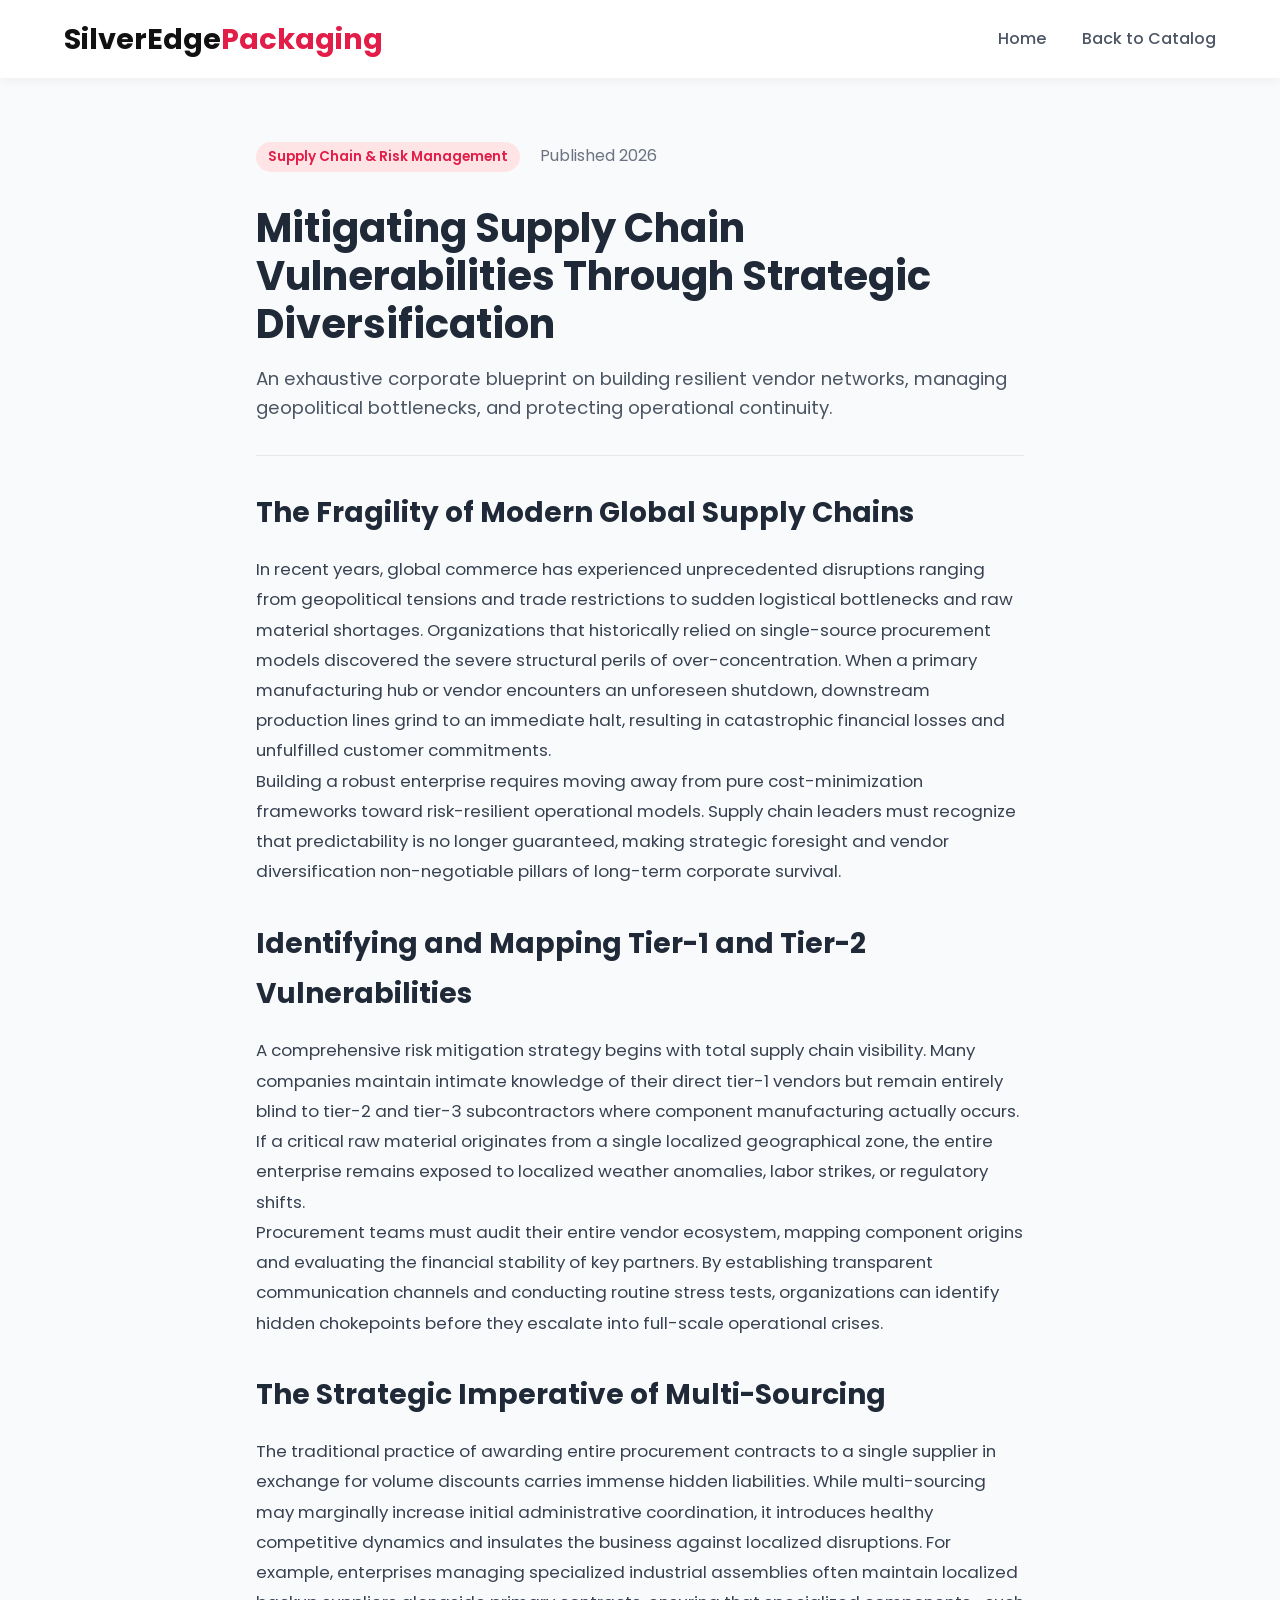
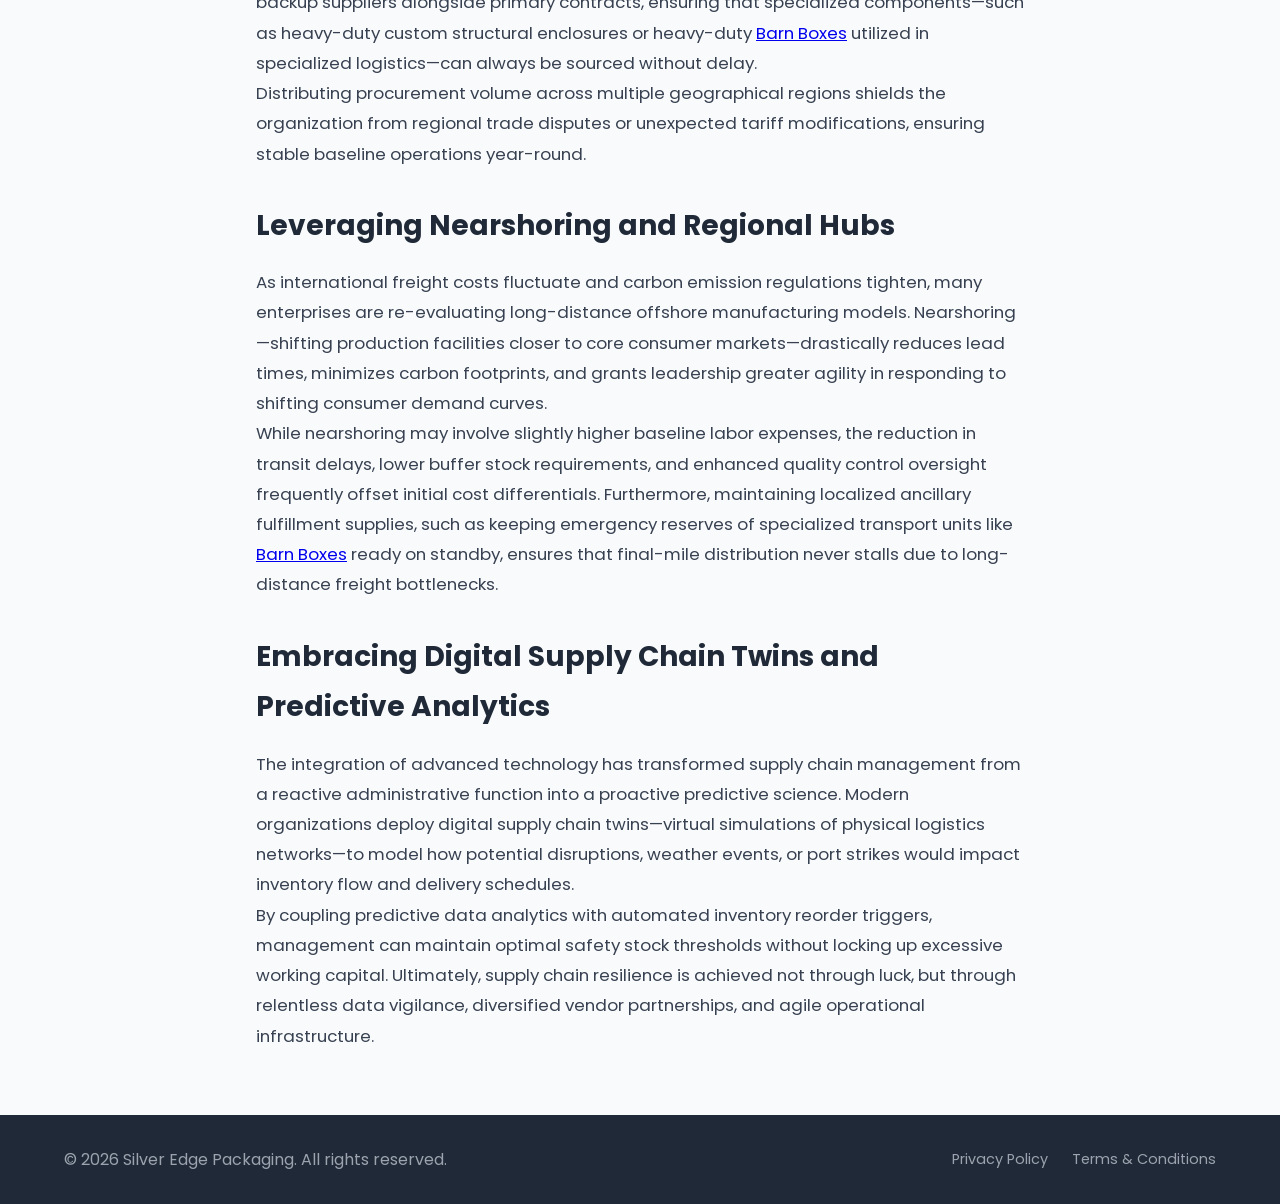
==== barn-boxes.html @ 785e0879 "Create barn-boxes.html" ====
<!DOCTYPE html>
<html lang="en">
<head>
  <meta charset="utf-8">
  <meta name="viewport" content="width=device-width, initial-scale=1">
  <title>Mitigating Supply Chain Risks Through Supplier Diversification</title>
  <meta name="description" content="Discover essential strategies for identifying supply chain vulnerabilities, building resilient vendor networks, and safeguarding enterprise operations against disruption.">
  <link rel="stylesheet" href="style.css">
  <link href="https://fonts.googleapis.com/css2?family=Poppins:wght@300;400;500;600;700&display=swap" rel="stylesheet">
</head>
<body>

  <header class="site-header">
    <div class="container header-container">
      <a href="index.html" class="logo">SilverEdge<span>Packaging</span></a>
      <nav class="nav-links">
        <a href="index.html">Home</a>
        <a href="index.html#catalog">Back to Catalog</a>
      </nav>
    </div>
  </header>

  <main class="container article-container" style="max-width: 800px; padding: 4rem 1rem;">
    <article class="blog-post">
      <div class="post-meta" style="margin-bottom: 1rem;">
        <span class="card-badge">Supply Chain & Risk Management</span>
        <span class="post-date" style="color: #6b7280; margin-left: 1rem;">Published 2026</span>
      </div>
      
      <h1 style="font-size: 2.5rem; color: #1f2937; margin-bottom: 1rem; line-height: 1.2;">Mitigating Supply Chain Vulnerabilities Through Strategic Diversification</h1>
      <p class="post-subtitle" style="font-size: 1.15rem; color: #4b5563; margin-bottom: 2rem;">An exhaustive corporate blueprint on building resilient vendor networks, managing geopolitical bottlenecks, and protecting operational continuity.</p>

      <hr class="post-divider" style="border: 0; border-top: 1px solid #e5e7eb; margin-bottom: 2rem;">

      <div class="blog-content" style="color: #374151; font-size: 1.05rem; line-height: 1.8;">
        
        <h2 style="font-size: 1.75rem; color: #1f2937; margin-top: 2rem; margin-bottom: 1rem;">The Fragility of Modern Global Supply Chains</h2>
        <p>In recent years, global commerce has experienced unprecedented disruptions ranging from geopolitical tensions and trade restrictions to sudden logistical bottlenecks and raw material shortages. Organizations that historically relied on single-source procurement models discovered the severe structural perils of over-concentration. When a primary manufacturing hub or vendor encounters an unforeseen shutdown, downstream production lines grind to an immediate halt, resulting in catastrophic financial losses and unfulfilled customer commitments.</p>
        
        <p>Building a robust enterprise requires moving away from pure cost-minimization frameworks toward risk-resilient operational models. Supply chain leaders must recognize that predictability is no longer guaranteed, making strategic foresight and vendor diversification non-negotiable pillars of long-term corporate survival.</p>

        <h2 style="font-size: 1.75rem; color: #1f2937; margin-top: 2rem; margin-bottom: 1rem;">Identifying and Mapping Tier-1 and Tier-2 Vulnerabilities</h2>
        <p>A comprehensive risk mitigation strategy begins with total supply chain visibility. Many companies maintain intimate knowledge of their direct tier-1 vendors but remain entirely blind to tier-2 and tier-3 subcontractors where component manufacturing actually occurs. If a critical raw material originates from a single localized geographical zone, the entire enterprise remains exposed to localized weather anomalies, labor strikes, or regulatory shifts.</p>
        
        <p>Procurement teams must audit their entire vendor ecosystem, mapping component origins and evaluating the financial stability of key partners. By establishing transparent communication channels and conducting routine stress tests, organizations can identify hidden chokepoints before they escalate into full-scale operational crises.</p>

        <h2 style="font-size: 1.75rem; color: #1f2937; margin-top: 2rem; margin-bottom: 1rem;">The Strategic Imperative of Multi-Sourcing</h2>
        <p>The traditional practice of awarding entire procurement contracts to a single supplier in exchange for volume discounts carries immense hidden liabilities. While multi-sourcing may marginally increase initial administrative coordination, it introduces healthy competitive dynamics and insulates the business against localized disruptions. For example, enterprises managing specialized industrial assemblies often maintain localized backup suppliers alongside primary contracts, ensuring that specialized components—such as heavy-duty custom structural enclosures or heavy-duty <a href="https://www.silveredgepackaging.com/product/barn-boxes/" target="_blank" rel="noopener">Barn Boxes</a> utilized in specialized logistics—can always be sourced without delay.</p>

        <p>Distributing procurement volume across multiple geographical regions shields the organization from regional trade disputes or unexpected tariff modifications, ensuring stable baseline operations year-round.</p>

        <h2 style="font-size: 1.75rem; color: #1f2937; margin-top: 2rem; margin-bottom: 1rem;">Leveraging Nearshoring and Regional Hubs</h2>
        <p>As international freight costs fluctuate and carbon emission regulations tighten, many enterprises are re-evaluating long-distance offshore manufacturing models. Nearshoring—shifting production facilities closer to core consumer markets—drastically reduces lead times, minimizes carbon footprints, and grants leadership greater agility in responding to shifting consumer demand curves.</p>

        <p>While nearshoring may involve slightly higher baseline labor expenses, the reduction in transit delays, lower buffer stock requirements, and enhanced quality control oversight frequently offset initial cost differentials. Furthermore, maintaining localized ancillary fulfillment supplies, such as keeping emergency reserves of specialized transport units like <a href="https://www.silveredgepackaging.com/product/barn-boxes/" target="_blank" rel="noopener">Barn Boxes</a> ready on standby, ensures that final-mile distribution never stalls due to long-distance freight bottlenecks.</p>

        <h2 style="font-size: 1.75rem; color: #1f2937; margin-top: 2rem; margin-bottom: 1rem;">Embracing Digital Supply Chain Twins and Predictive Analytics</h2>
        <p>The integration of advanced technology has transformed supply chain management from a reactive administrative function into a proactive predictive science. Modern organizations deploy digital supply chain twins—virtual simulations of physical logistics networks—to model how potential disruptions, weather events, or port strikes would impact inventory flow and delivery schedules.</p>

        <p>By coupling predictive data analytics with automated inventory reorder triggers, management can maintain optimal safety stock thresholds without locking up excessive working capital. Ultimately, supply chain resilience is achieved not through luck, but through relentless data vigilance, diversified vendor partnerships, and agile operational infrastructure.</p>

      </div>
    </article>
  </main>

  <footer class="site-footer">
    <div class="container footer-content">
      <p>&copy; 2026 Silver Edge Packaging. All rights reserved.</p>
      <div class="footer-links">
        <a href="#">Privacy Policy</a>
        <a href="#">Terms & Conditions</a>
      </div>
    </div>
  </footer>

</body>
</html>
---- style.css ----
/* Global Reset & Styling */
* {
  margin: 0;
  padding: 0;
  box-sizing: border-box;
}

body {
  font-family: 'Poppins', sans-serif;
  color: #333;
  background-color: #f9fafb;
  line-height: 1.6;
}

.container {
  width: 90%;
  max-width: 1200px;
  margin: 0 auto;
}

/* Header */
.site-header {
  background: #ffffff;
  box-shadow: 0 2px 10px rgba(0,0,0,0.05);
  position: sticky;
  top: 0;
  z-index: 100;
}

.header-container {
  display: flex;
  justify-content: space-between;
  align-items: center;
  padding: 1rem 0;
}

.logo {
  font-size: 1.8rem;
  font-weight: 700;
  color: #111;
  text-decoration: none;
}

.logo span {
  color: #e11d48;
}

.nav-links a {
  margin-left: 2rem;
  text-decoration: none;
  color: #4b5563;
  font-weight: 500;
  transition: color 0.3s;
}

.nav-links a:hover {
  color: #e11d48;
}

/* Hero Section */
.hero-section {
  background: linear-gradient(135deg, #fff1f2 0%, #ffe4e6 100%);
  padding: 4rem 0;
  text-align: center;
}

.hero-content h1 {
  font-size: 2.5rem;
  color: #1f2937;
  margin-bottom: 1rem;
}

.hero-content p {
  font-size: 1.1rem;
  color: #4b5563;
  max-width: 700px;
  margin: 0 auto 2rem auto;
}

.btn-primary {
  background-color: #e11d48;
  color: #fff;
  padding: 0.75rem 1.5rem;
  border-radius: 5px;
  text-decoration: none;
  font-weight: 600;
  transition: background 0.3s;
}

.btn-primary:hover {
  background-color: #be123c;
}

/* Main Content & Grid */
.main-content {
  padding: 4rem 0;
}

.section-title {
  text-align: center;
  margin-bottom: 3rem;
}

.section-title h2 {
  font-size: 2rem;
  color: #1f2937;
}

.section-title p {
  color: #6b7280;
}

.article-grid {
  display: grid;
  grid-template-columns: repeat(auto-fit, minmax(320px, 1fr));
  gap: 2rem;
}

/* Card Styling */
.card {
  background: #ffffff;
  padding: 2rem;
  border-radius: 10px;
  box-shadow: 0 4px 6px -1px rgba(0, 0, 0, 0.1);
  transition: transform 0.3s, box-shadow 0.3s;
  display: flex;
  flex-direction: column;
  justify-content: space-between;
}

.card:hover {
  transform: translateY(-5px);
  box-shadow: 0 10px 15px -3px rgba(0, 0, 0, 0.1);
}

.card-badge {
  display: inline-block;
  background-color: #ffe4e6;
  color: #e11d48;
  padding: 0.25rem 0.75rem;
  font-size: 0.85rem;
  font-weight: 600;
  border-radius: 20px;
  margin-bottom: 1rem;
  width: fit-content;
}

.card h3 {
  font-size: 1.2rem;
  color: #1f2937;
  margin-bottom: 0.75rem;
}

.card p {
  color: #4b5563;
  font-size: 0.95rem;
  margin-bottom: 1rem;
}

.read-more {
  color: #e11d48;
  text-decoration: none;
  font-weight: 600;
  display: inline-flex;
  align-items: center;
  gap: 0.5rem;
  margin-top: auto;
}

.read-more:hover {
  text-decoration: underline;
}

/* Footer */
.site-footer {
  background-color: #1f2937;
  color: #9ca3af;
  padding: 2rem 0;
  text-align: center;
}

.footer-content {
  display: flex;
  flex-direction: column;
  gap: 1rem;
  align-items: center;
}

.footer-links {
  display: flex;
  gap: 1.5rem;
}

.footer-links a {
  color: #9ca3af;
  text-decoration: none;
  font-size: 0.9rem;
}

.footer-links a:hover {
  color: #fff;
}

@media(min-width: 768px) {
  .footer-content {
    flex-direction: row;
    justify-content: space-between;
  }
}
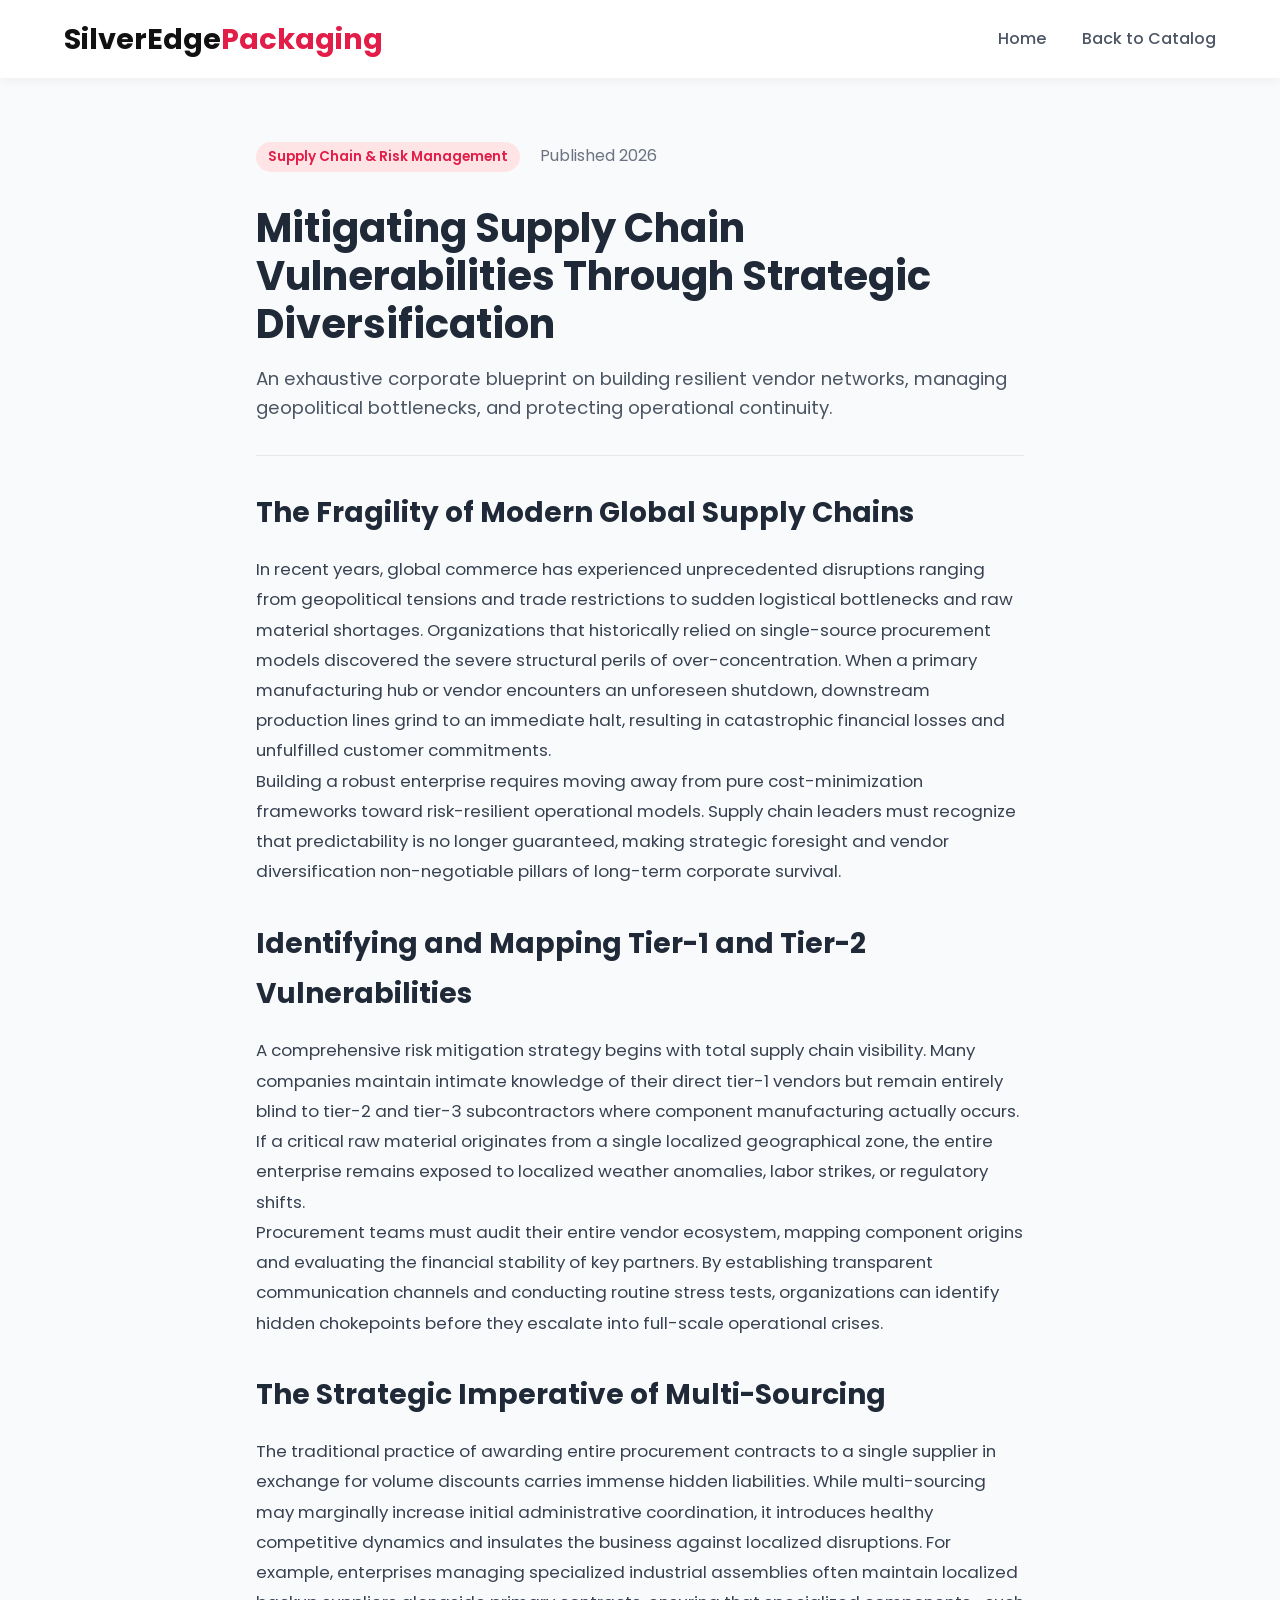
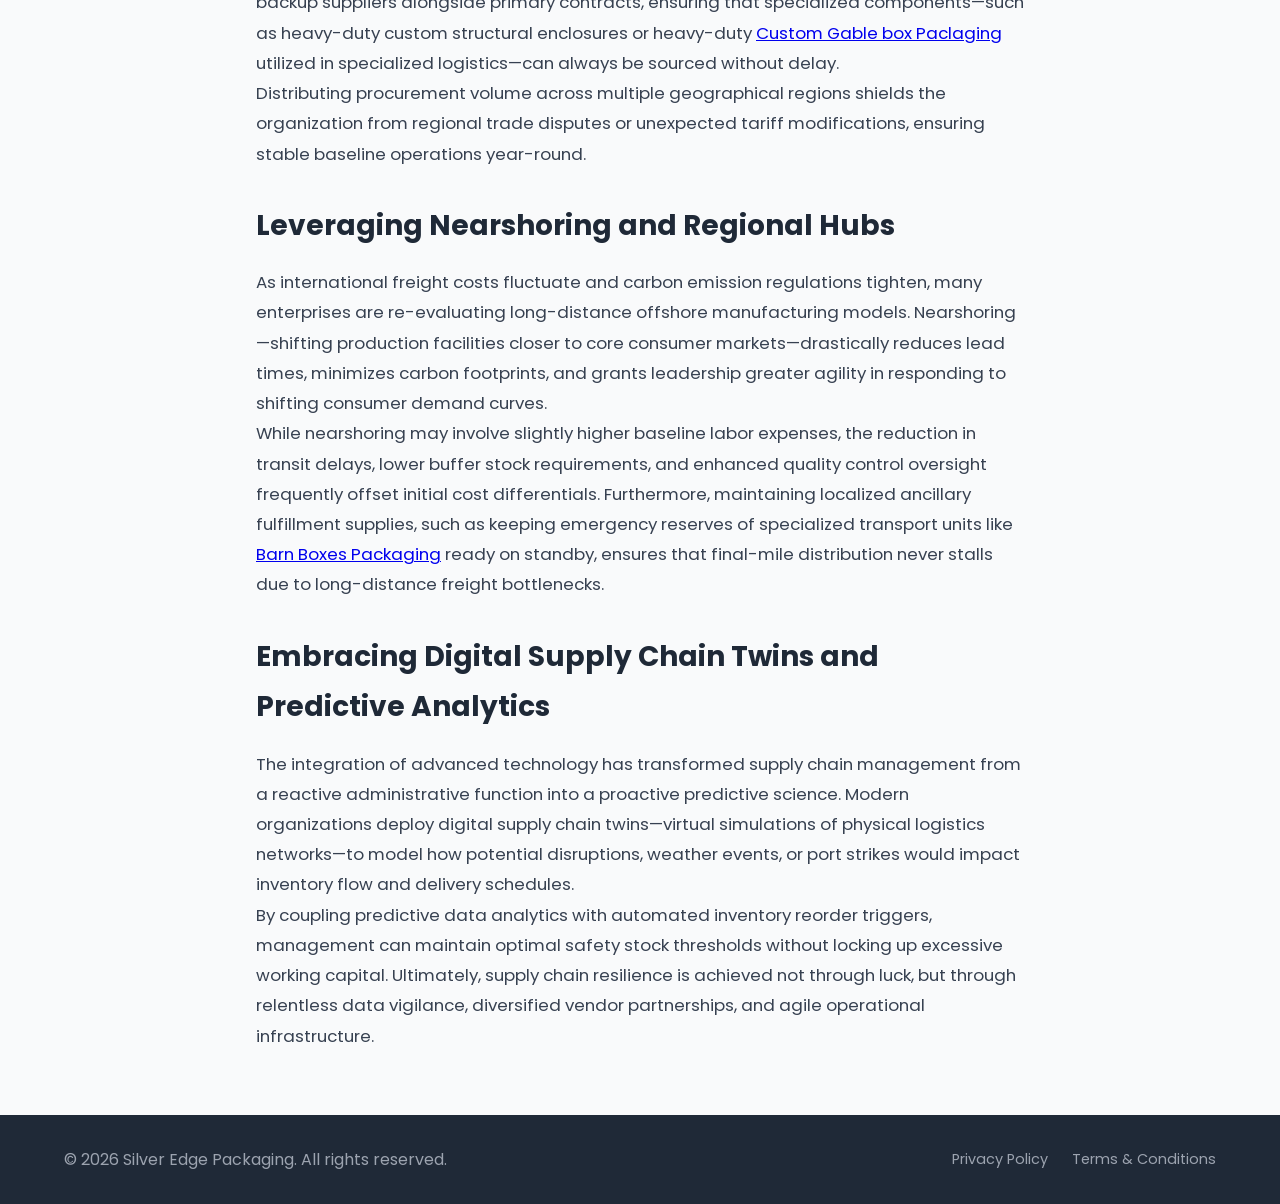
==== commit 588eceb0: "Update barn-boxes.html" ====
--- a/barn-boxes.html
+++ b/barn-boxes.html
@@ -45,14 +45,14 @@
         <p>Procurement teams must audit their entire vendor ecosystem, mapping component origins and evaluating the financial stability of key partners. By establishing transparent communication channels and conducting routine stress tests, organizations can identify hidden chokepoints before they escalate into full-scale operational crises.</p>
 
         <h2 style="font-size: 1.75rem; color: #1f2937; margin-top: 2rem; margin-bottom: 1rem;">The Strategic Imperative of Multi-Sourcing</h2>
-        <p>The traditional practice of awarding entire procurement contracts to a single supplier in exchange for volume discounts carries immense hidden liabilities. While multi-sourcing may marginally increase initial administrative coordination, it introduces healthy competitive dynamics and insulates the business against localized disruptions. For example, enterprises managing specialized industrial assemblies often maintain localized backup suppliers alongside primary contracts, ensuring that specialized components—such as heavy-duty custom structural enclosures or heavy-duty <a href="https://www.silveredgepackaging.com/product/barn-boxes/" target="_blank" rel="noopener">Barn Boxes</a> utilized in specialized logistics—can always be sourced without delay.</p>
+        <p>The traditional practice of awarding entire procurement contracts to a single supplier in exchange for volume discounts carries immense hidden liabilities. While multi-sourcing may marginally increase initial administrative coordination, it introduces healthy competitive dynamics and insulates the business against localized disruptions. For example, enterprises managing specialized industrial assemblies often maintain localized backup suppliers alongside primary contracts, ensuring that specialized components—such as heavy-duty custom structural enclosures or heavy-duty <a href="https://www.silveredgepackaging.com/custom-gable-boxes/" target="_blank" rel="noopener">Custom Gable box Paclaging</a> utilized in specialized logistics—can always be sourced without delay.</p>
 
         <p>Distributing procurement volume across multiple geographical regions shields the organization from regional trade disputes or unexpected tariff modifications, ensuring stable baseline operations year-round.</p>
 
         <h2 style="font-size: 1.75rem; color: #1f2937; margin-top: 2rem; margin-bottom: 1rem;">Leveraging Nearshoring and Regional Hubs</h2>
         <p>As international freight costs fluctuate and carbon emission regulations tighten, many enterprises are re-evaluating long-distance offshore manufacturing models. Nearshoring—shifting production facilities closer to core consumer markets—drastically reduces lead times, minimizes carbon footprints, and grants leadership greater agility in responding to shifting consumer demand curves.</p>
 
-        <p>While nearshoring may involve slightly higher baseline labor expenses, the reduction in transit delays, lower buffer stock requirements, and enhanced quality control oversight frequently offset initial cost differentials. Furthermore, maintaining localized ancillary fulfillment supplies, such as keeping emergency reserves of specialized transport units like <a href="https://www.silveredgepackaging.com/product/barn-boxes/" target="_blank" rel="noopener">Barn Boxes</a> ready on standby, ensures that final-mile distribution never stalls due to long-distance freight bottlenecks.</p>
+        <p>While nearshoring may involve slightly higher baseline labor expenses, the reduction in transit delays, lower buffer stock requirements, and enhanced quality control oversight frequently offset initial cost differentials. Furthermore, maintaining localized ancillary fulfillment supplies, such as keeping emergency reserves of specialized transport units like <a href="https://www.silveredgepackaging.com/product/barn-boxes/" target="_blank" rel="noopener">Barn Boxes Packaging</a> ready on standby, ensures that final-mile distribution never stalls due to long-distance freight bottlenecks.</p>
 
         <h2 style="font-size: 1.75rem; color: #1f2937; margin-top: 2rem; margin-bottom: 1rem;">Embracing Digital Supply Chain Twins and Predictive Analytics</h2>
         <p>The integration of advanced technology has transformed supply chain management from a reactive administrative function into a proactive predictive science. Modern organizations deploy digital supply chain twins—virtual simulations of physical logistics networks—to model how potential disruptions, weather events, or port strikes would impact inventory flow and delivery schedules.</p>
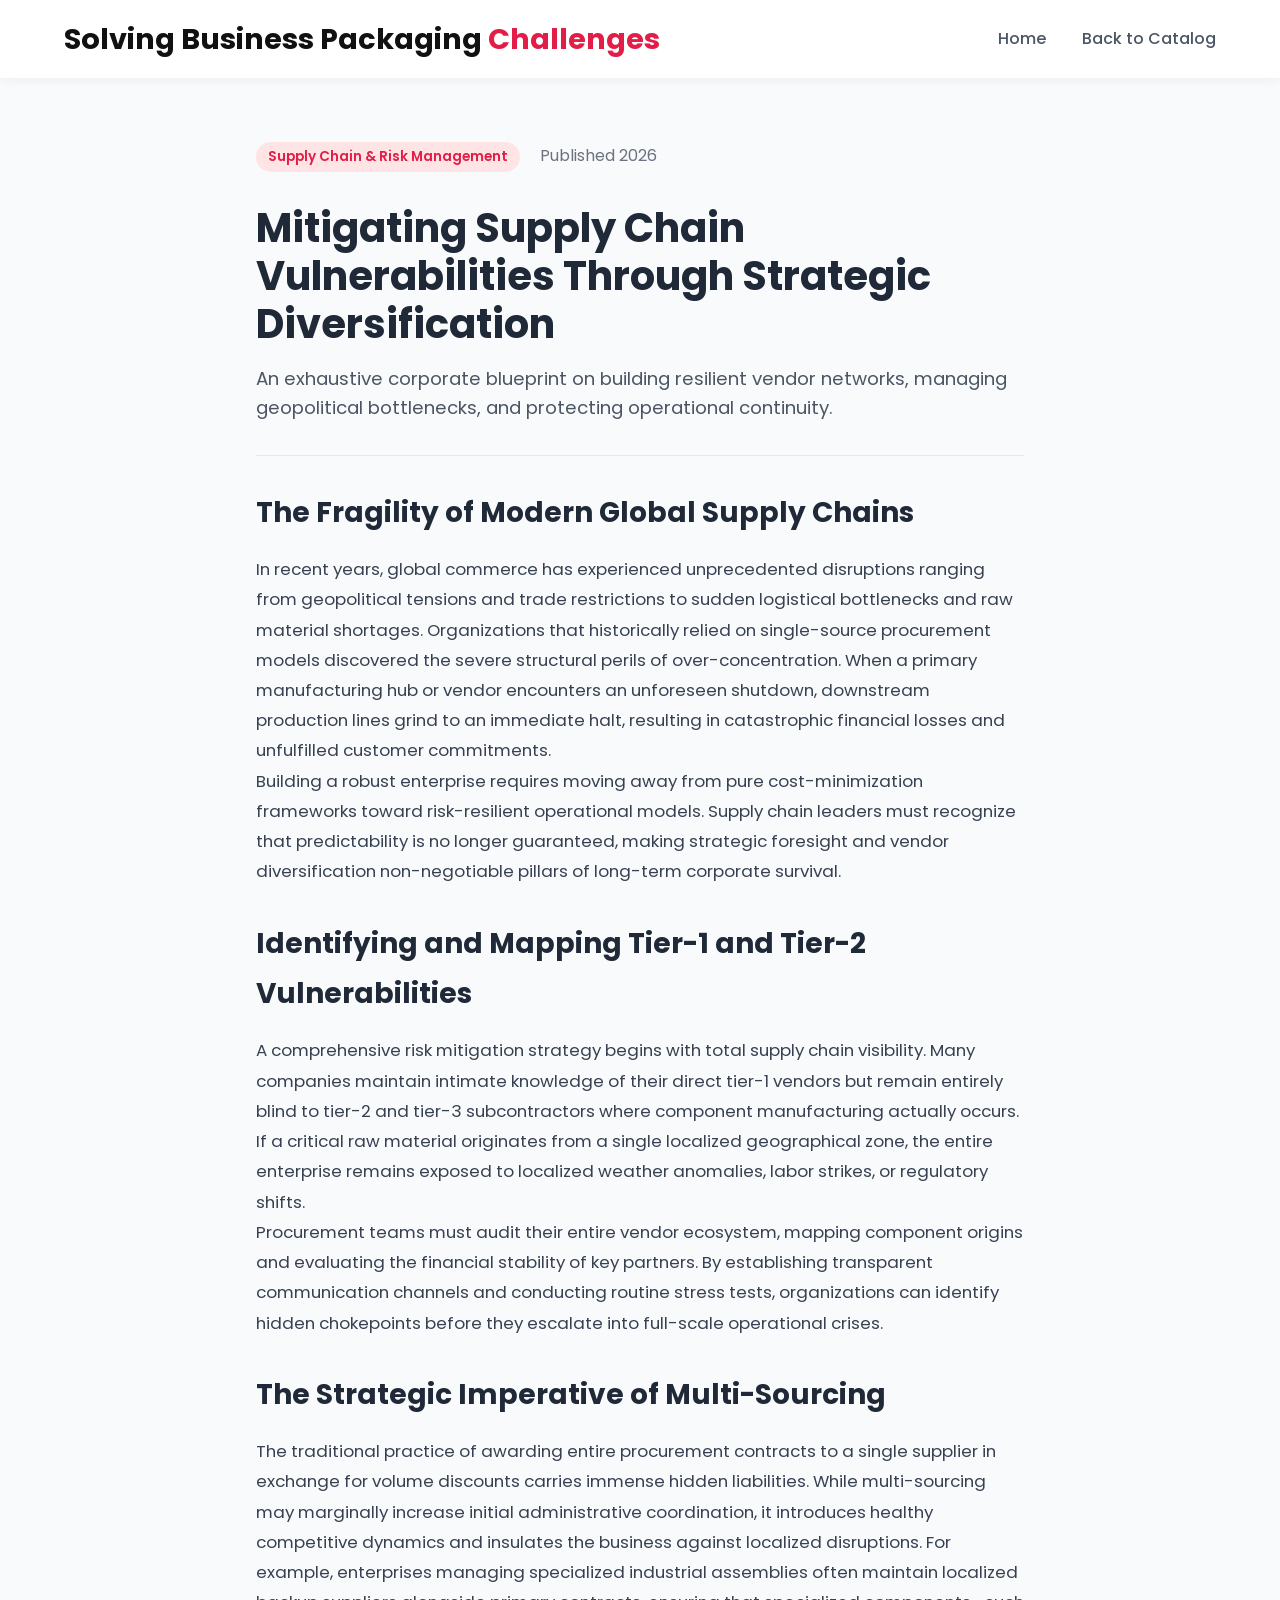
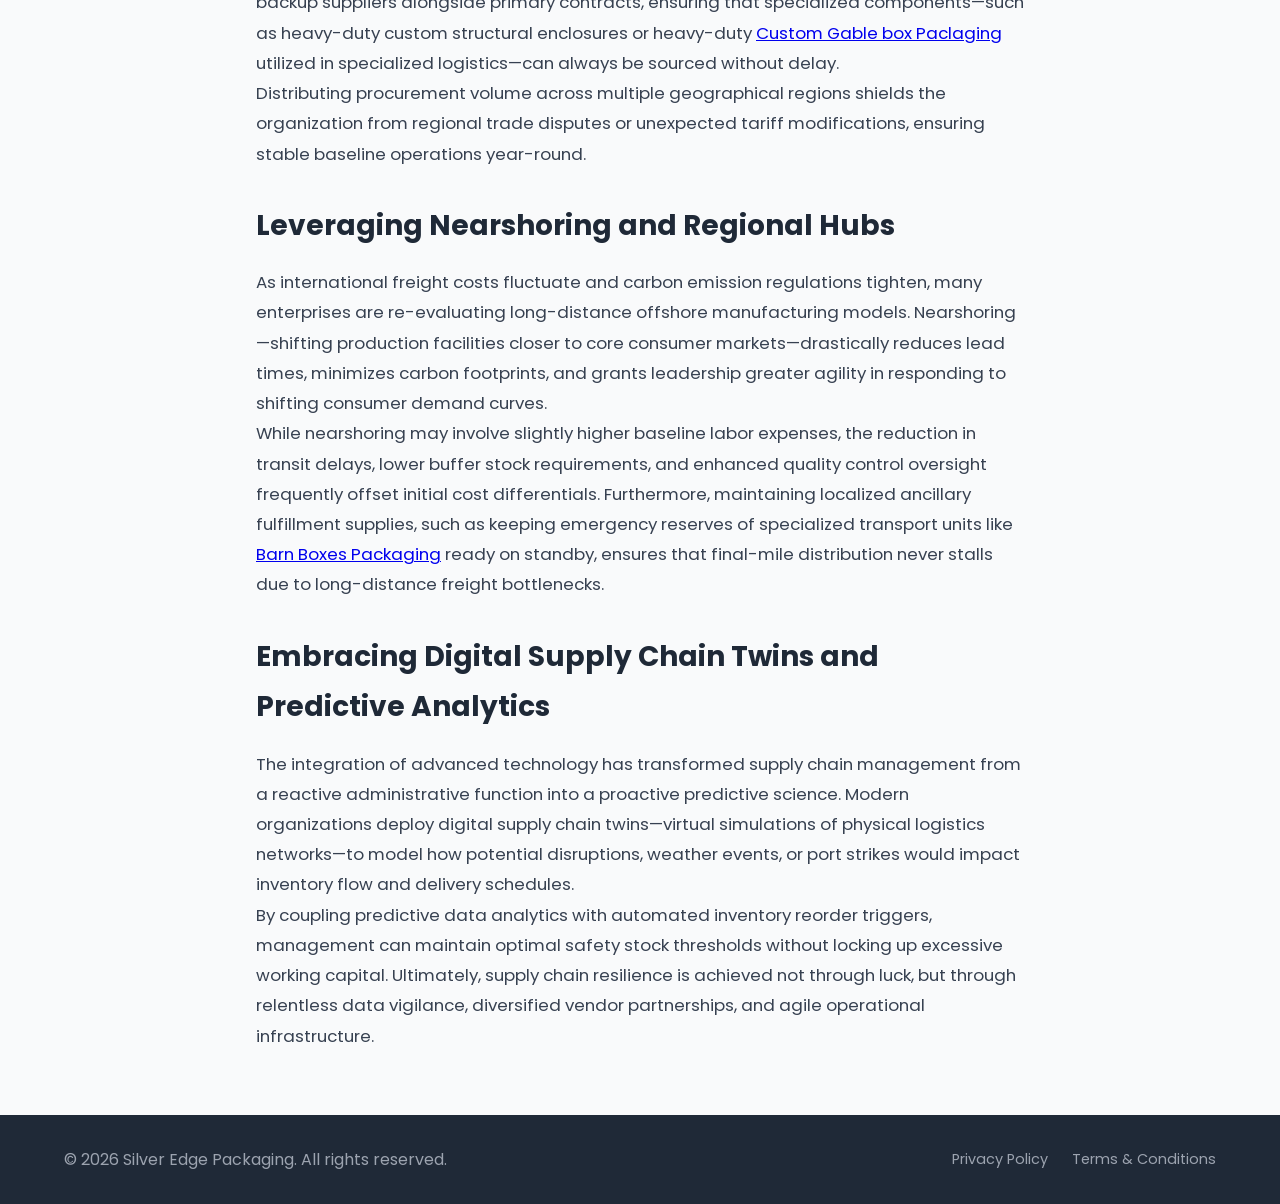
==== commit eb6e7aae: "Update barn-boxes.html" ====
--- a/barn-boxes.html
+++ b/barn-boxes.html
@@ -12,7 +12,7 @@
 
   <header class="site-header">
     <div class="container header-container">
-      <a href="index.html" class="logo">SilverEdge<span>Packaging</span></a>
+      <a href="index.html" class="logo">Solving Business Packaging <span>Challenges</span></a>
       <nav class="nav-links">
         <a href="index.html">Home</a>
         <a href="index.html#catalog">Back to Catalog</a>
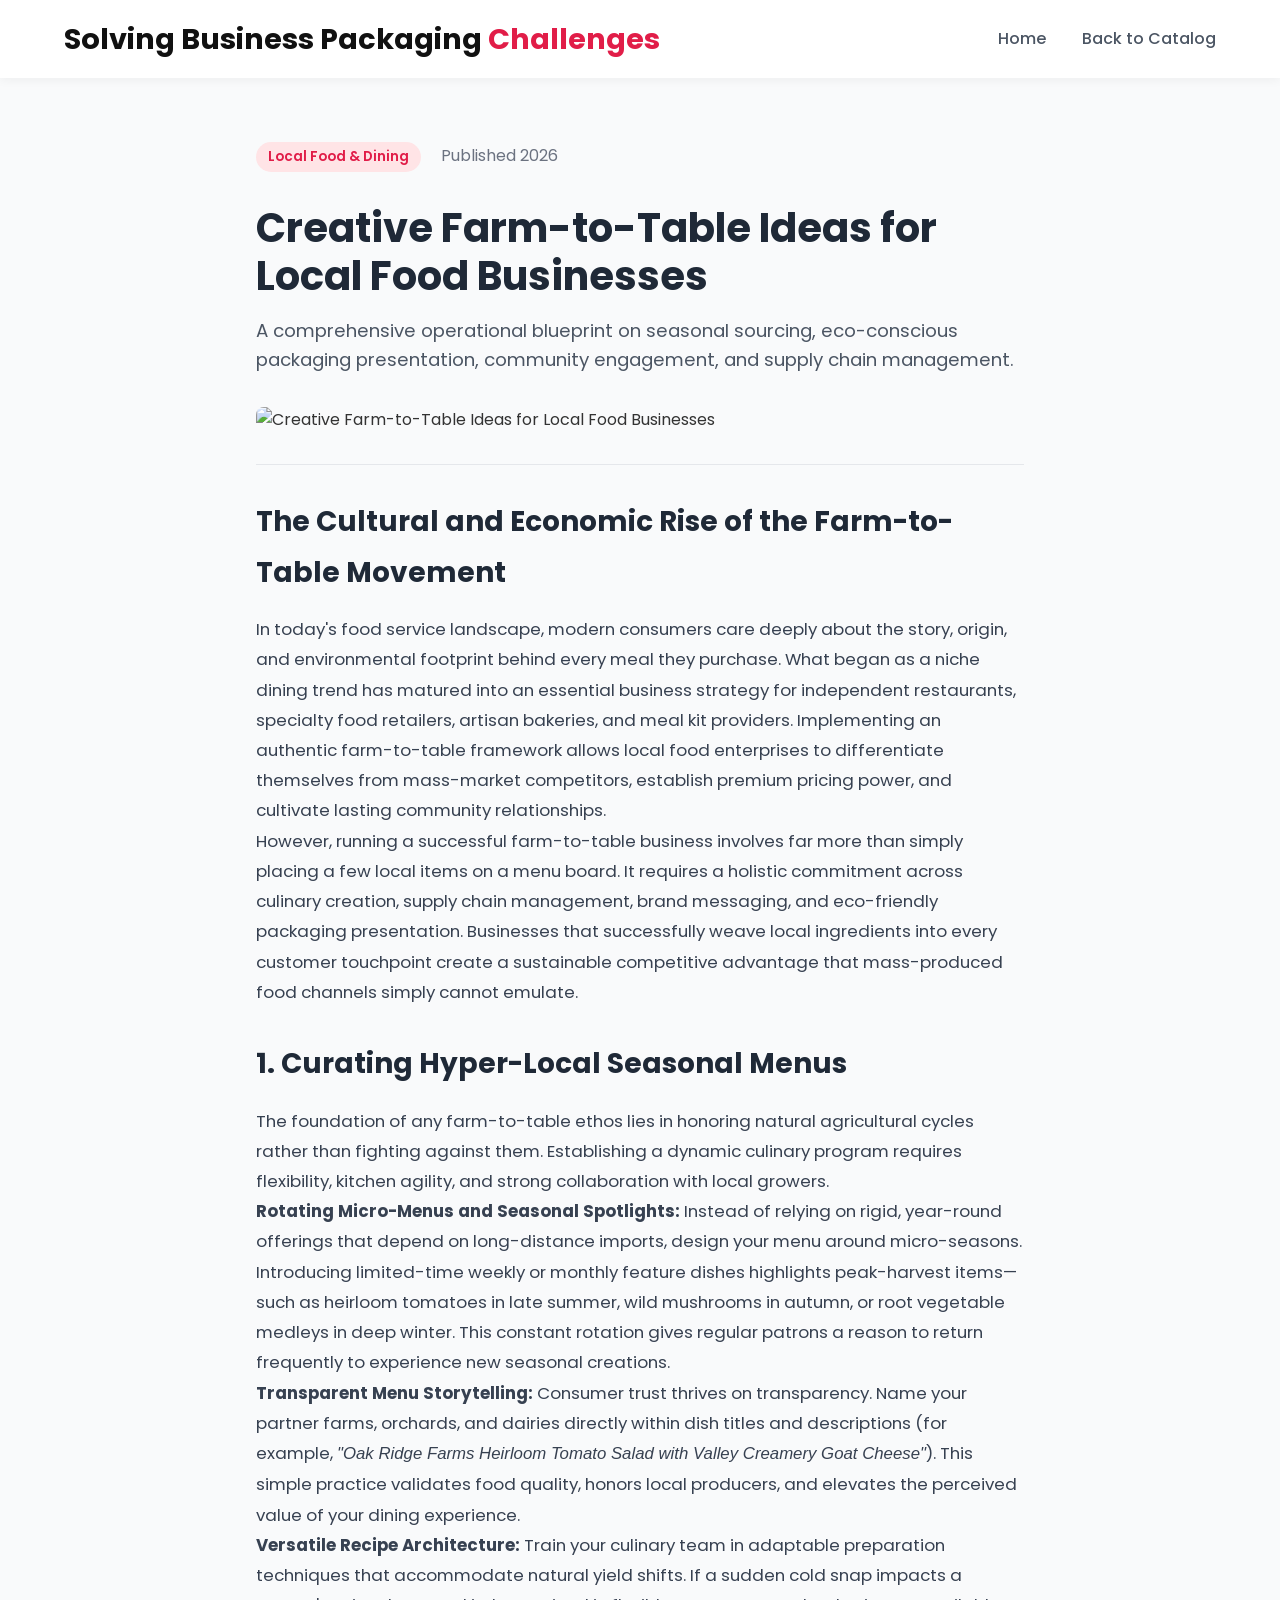
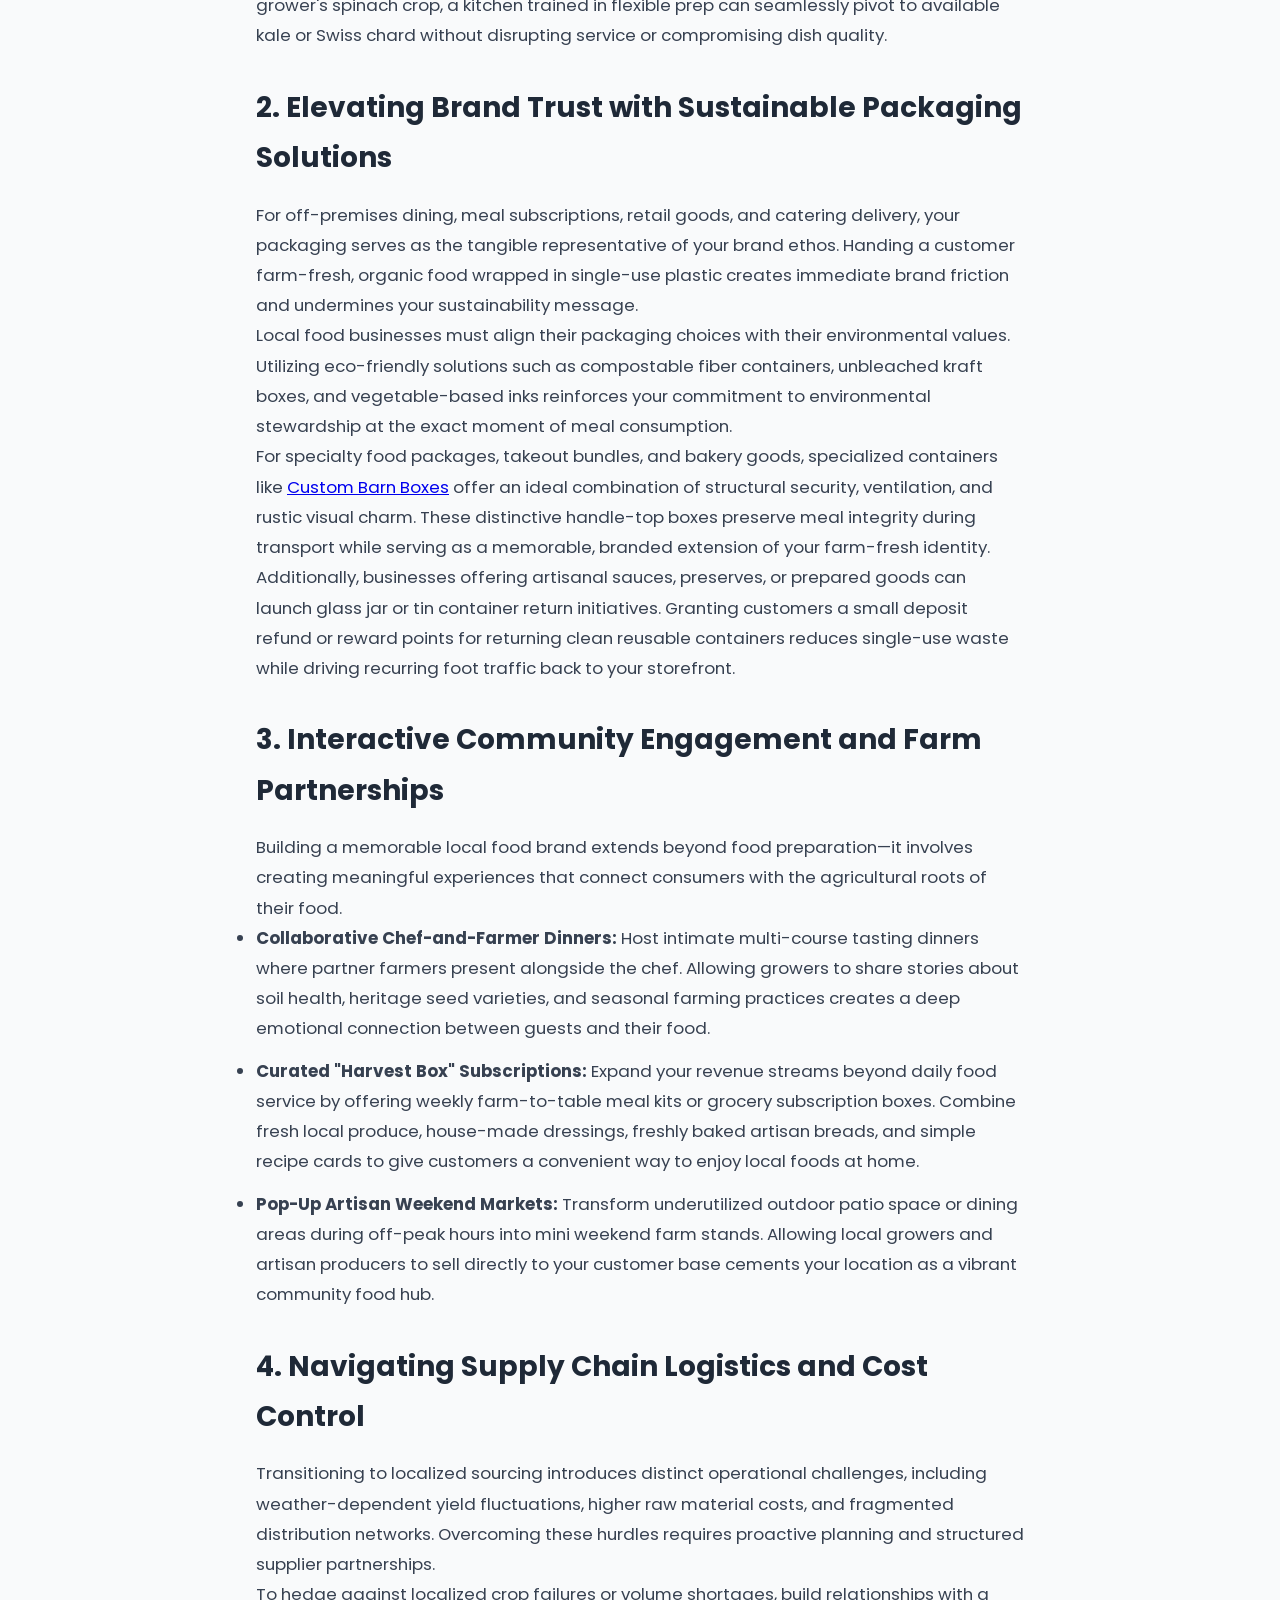
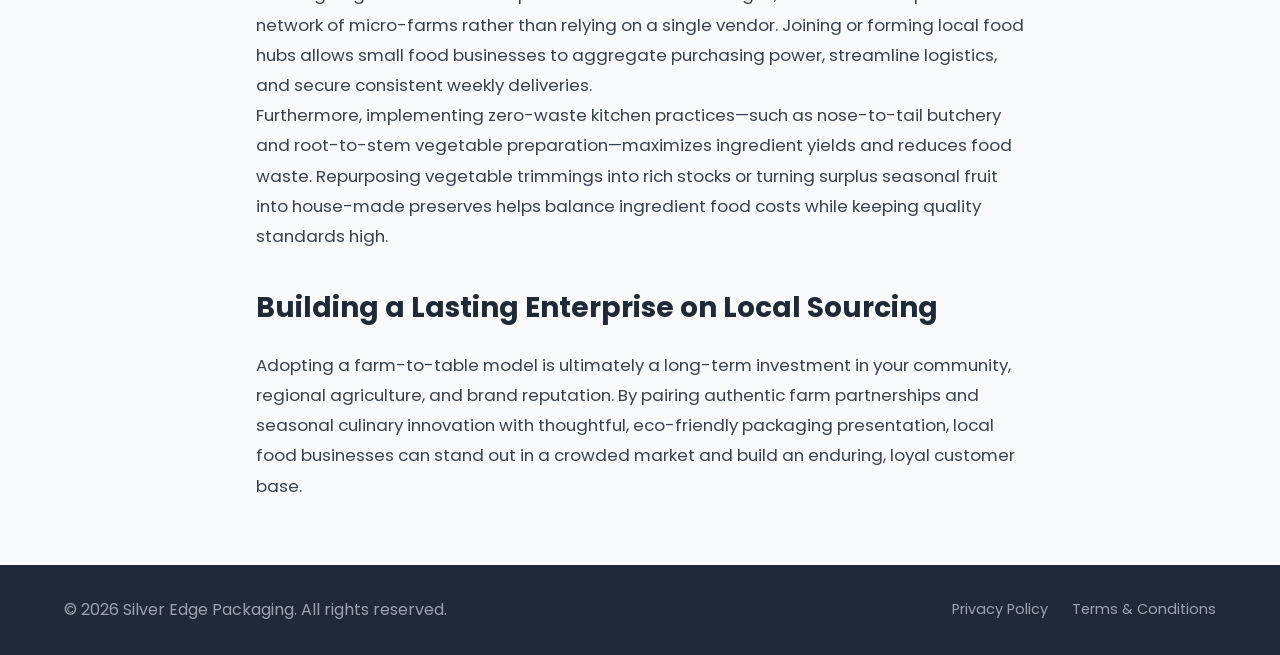
==== commit de8c1784: "Update barn-boxes.html" ====
--- a/barn-boxes.html
+++ b/barn-boxes.html
@@ -3,8 +3,8 @@
 <head>
   <meta charset="utf-8">
   <meta name="viewport" content="width=device-width, initial-scale=1">
-  <title>Mitigating Supply Chain Risks Through Supplier Diversification</title>
-  <meta name="description" content="Discover essential strategies for identifying supply chain vulnerabilities, building resilient vendor networks, and safeguarding enterprise operations against disruption.">
+  <title>Creative Farm-to-Table Ideas for Local Food Businesses</title>
+  <meta name="description" content="Explore actionable farm-to-table strategies for local food businesses, covering seasonal menu curation, sustainable packaging, local sourcing networks, and brand storytelling.">
   <link rel="stylesheet" href="style.css">
   <link href="https://fonts.googleapis.com/css2?family=Poppins:wght@300;400;500;600;700&display=swap" rel="stylesheet">
 </head>
@@ -23,41 +23,60 @@
   <main class="container article-container" style="max-width: 800px; padding: 4rem 1rem;">
     <article class="blog-post">
       <div class="post-meta" style="margin-bottom: 1rem;">
-        <span class="card-badge">Supply Chain & Risk Management</span>
+        <span class="card-badge">Local Food &amp; Dining</span>
         <span class="post-date" style="color: #6b7280; margin-left: 1rem;">Published 2026</span>
       </div>
       
-      <h1 style="font-size: 2.5rem; color: #1f2937; margin-bottom: 1rem; line-height: 1.2;">Mitigating Supply Chain Vulnerabilities Through Strategic Diversification</h1>
-      <p class="post-subtitle" style="font-size: 1.15rem; color: #4b5563; margin-bottom: 2rem;">An exhaustive corporate blueprint on building resilient vendor networks, managing geopolitical bottlenecks, and protecting operational continuity.</p>
+      <h1 style="font-size: 2.5rem; color: #1f2937; margin-bottom: 1rem; line-height: 1.2;">Creative Farm-to-Table Ideas for Local Food Businesses</h1>
+      <p class="post-subtitle" style="font-size: 1.15rem; color: #4b5563; margin-bottom: 2rem;">A comprehensive operational blueprint on seasonal sourcing, eco-conscious packaging presentation, community engagement, and supply chain management.</p>
+
+      <img src="https://images.unsplash.com/photo-1542838132-92c53300491e?auto=format&fit=crop&w=1200&q=80" alt="Creative Farm-to-Table Ideas for Local Food Businesses" style="width: 100%; height: auto; max-height: 400px; object-fit: cover; border-radius: 8px; margin-bottom: 2rem;">
 
       <hr class="post-divider" style="border: 0; border-top: 1px solid #e5e7eb; margin-bottom: 2rem;">
 
       <div class="blog-content" style="color: #374151; font-size: 1.05rem; line-height: 1.8;">
         
-        <h2 style="font-size: 1.75rem; color: #1f2937; margin-top: 2rem; margin-bottom: 1rem;">The Fragility of Modern Global Supply Chains</h2>
-        <p>In recent years, global commerce has experienced unprecedented disruptions ranging from geopolitical tensions and trade restrictions to sudden logistical bottlenecks and raw material shortages. Organizations that historically relied on single-source procurement models discovered the severe structural perils of over-concentration. When a primary manufacturing hub or vendor encounters an unforeseen shutdown, downstream production lines grind to an immediate halt, resulting in catastrophic financial losses and unfulfilled customer commitments.</p>
-        
-        <p>Building a robust enterprise requires moving away from pure cost-minimization frameworks toward risk-resilient operational models. Supply chain leaders must recognize that predictability is no longer guaranteed, making strategic foresight and vendor diversification non-negotiable pillars of long-term corporate survival.</p>
+        <h2 style="font-size: 1.75rem; color: #1f2937; margin-top: 2rem; margin-bottom: 1rem;">The Cultural and Economic Rise of the Farm-to-Table Movement</h2>
+        <p>In today's food service landscape, modern consumers care deeply about the story, origin, and environmental footprint behind every meal they purchase. What began as a niche dining trend has matured into an essential business strategy for independent restaurants, specialty food retailers, artisan bakeries, and meal kit providers. Implementing an authentic farm-to-table framework allows local food enterprises to differentiate themselves from mass-market competitors, establish premium pricing power, and cultivate lasting community relationships.</p>
 
-        <h2 style="font-size: 1.75rem; color: #1f2937; margin-top: 2rem; margin-bottom: 1rem;">Identifying and Mapping Tier-1 and Tier-2 Vulnerabilities</h2>
-        <p>A comprehensive risk mitigation strategy begins with total supply chain visibility. Many companies maintain intimate knowledge of their direct tier-1 vendors but remain entirely blind to tier-2 and tier-3 subcontractors where component manufacturing actually occurs. If a critical raw material originates from a single localized geographical zone, the entire enterprise remains exposed to localized weather anomalies, labor strikes, or regulatory shifts.</p>
-        
-        <p>Procurement teams must audit their entire vendor ecosystem, mapping component origins and evaluating the financial stability of key partners. By establishing transparent communication channels and conducting routine stress tests, organizations can identify hidden chokepoints before they escalate into full-scale operational crises.</p>
+        <p>However, running a successful farm-to-table business involves far more than simply placing a few local items on a menu board. It requires a holistic commitment across culinary creation, supply chain management, brand messaging, and eco-friendly packaging presentation. Businesses that successfully weave local ingredients into every customer touchpoint create a sustainable competitive advantage that mass-produced food channels simply cannot emulate.</p>
 
-        <h2 style="font-size: 1.75rem; color: #1f2937; margin-top: 2rem; margin-bottom: 1rem;">The Strategic Imperative of Multi-Sourcing</h2>
-        <p>The traditional practice of awarding entire procurement contracts to a single supplier in exchange for volume discounts carries immense hidden liabilities. While multi-sourcing may marginally increase initial administrative coordination, it introduces healthy competitive dynamics and insulates the business against localized disruptions. For example, enterprises managing specialized industrial assemblies often maintain localized backup suppliers alongside primary contracts, ensuring that specialized components—such as heavy-duty custom structural enclosures or heavy-duty <a href="https://www.silveredgepackaging.com/custom-gable-boxes/" target="_blank" rel="noopener">Custom Gable box Paclaging</a> utilized in specialized logistics—can always be sourced without delay.</p>
+        <h2 style="font-size: 1.75rem; color: #1f2937; margin-top: 2rem; margin-bottom: 1rem;">1. Curating Hyper-Local Seasonal Menus</h2>
+        <p>The foundation of any farm-to-table ethos lies in honoring natural agricultural cycles rather than fighting against them. Establishing a dynamic culinary program requires flexibility, kitchen agility, and strong collaboration with local growers.</p>
 
-        <p>Distributing procurement volume across multiple geographical regions shields the organization from regional trade disputes or unexpected tariff modifications, ensuring stable baseline operations year-round.</p>
+        <p><strong>Rotating Micro-Menus and Seasonal Spotlights:</strong> Instead of relying on rigid, year-round offerings that depend on long-distance imports, design your menu around micro-seasons. Introducing limited-time weekly or monthly feature dishes highlights peak-harvest items—such as heirloom tomatoes in late summer, wild mushrooms in autumn, or root vegetable medleys in deep winter. This constant rotation gives regular patrons a reason to return frequently to experience new seasonal creations.</p>
 
-        <h2 style="font-size: 1.75rem; color: #1f2937; margin-top: 2rem; margin-bottom: 1rem;">Leveraging Nearshoring and Regional Hubs</h2>
-        <p>As international freight costs fluctuate and carbon emission regulations tighten, many enterprises are re-evaluating long-distance offshore manufacturing models. Nearshoring—shifting production facilities closer to core consumer markets—drastically reduces lead times, minimizes carbon footprints, and grants leadership greater agility in responding to shifting consumer demand curves.</p>
+        <p><strong>Transparent Menu Storytelling:</strong> Consumer trust thrives on transparency. Name your partner farms, orchards, and dairies directly within dish titles and descriptions (for example, <em>"Oak Ridge Farms Heirloom Tomato Salad with Valley Creamery Goat Cheese"</em>). This simple practice validates food quality, honors local producers, and elevates the perceived value of your dining experience.</p>
 
-        <p>While nearshoring may involve slightly higher baseline labor expenses, the reduction in transit delays, lower buffer stock requirements, and enhanced quality control oversight frequently offset initial cost differentials. Furthermore, maintaining localized ancillary fulfillment supplies, such as keeping emergency reserves of specialized transport units like <a href="https://www.silveredgepackaging.com/product/barn-boxes/" target="_blank" rel="noopener">Barn Boxes Packaging</a> ready on standby, ensures that final-mile distribution never stalls due to long-distance freight bottlenecks.</p>
+        <p><strong>Versatile Recipe Architecture:</strong> Train your culinary team in adaptable preparation techniques that accommodate natural yield shifts. If a sudden cold snap impacts a grower's spinach crop, a kitchen trained in flexible prep can seamlessly pivot to available kale or Swiss chard without disrupting service or compromising dish quality.</p>
 
-        <h2 style="font-size: 1.75rem; color: #1f2937; margin-top: 2rem; margin-bottom: 1rem;">Embracing Digital Supply Chain Twins and Predictive Analytics</h2>
-        <p>The integration of advanced technology has transformed supply chain management from a reactive administrative function into a proactive predictive science. Modern organizations deploy digital supply chain twins—virtual simulations of physical logistics networks—to model how potential disruptions, weather events, or port strikes would impact inventory flow and delivery schedules.</p>
+        <h2 style="font-size: 1.75rem; color: #1f2937; margin-top: 2rem; margin-bottom: 1rem;">2. Elevating Brand Trust with Sustainable Packaging Solutions</h2>
+        <p>For off-premises dining, meal subscriptions, retail goods, and catering delivery, your packaging serves as the tangible representative of your brand ethos. Handing a customer farm-fresh, organic food wrapped in single-use plastic creates immediate brand friction and undermines your sustainability message.</p>
 
-        <p>By coupling predictive data analytics with automated inventory reorder triggers, management can maintain optimal safety stock thresholds without locking up excessive working capital. Ultimately, supply chain resilience is achieved not through luck, but through relentless data vigilance, diversified vendor partnerships, and agile operational infrastructure.</p>
+        <p>Local food businesses must align their packaging choices with their environmental values. Utilizing eco-friendly solutions such as compostable fiber containers, unbleached kraft boxes, and vegetable-based inks reinforces your commitment to environmental stewardship at the exact moment of meal consumption.</p>
+
+        <p>For specialty food packages, takeout bundles, and bakery goods, specialized containers like <a href="https://www.silveredgepackaging.com/product/barn-boxes/" target="_blank" rel="noopener">Custom Barn Boxes</a> offer an ideal combination of structural security, ventilation, and rustic visual charm. These distinctive handle-top boxes preserve meal integrity during transport while serving as a memorable, branded extension of your farm-fresh identity.</p>
+
+        <p>Additionally, businesses offering artisanal sauces, preserves, or prepared goods can launch glass jar or tin container return initiatives. Granting customers a small deposit refund or reward points for returning clean reusable containers reduces single-use waste while driving recurring foot traffic back to your storefront.</p>
+
+        <h2 style="font-size: 1.75rem; color: #1f2937; margin-top: 2rem; margin-bottom: 1rem;">3. Interactive Community Engagement and Farm Partnerships</h2>
+        <p>Building a memorable local food brand extends beyond food preparation—it involves creating meaningful experiences that connect consumers with the agricultural roots of their food.</p>
+
+        <ul>
+          <li style="margin-bottom: 0.75rem;"><strong>Collaborative Chef-and-Farmer Dinners:</strong> Host intimate multi-course tasting dinners where partner farmers present alongside the chef. Allowing growers to share stories about soil health, heritage seed varieties, and seasonal farming practices creates a deep emotional connection between guests and their food.</li>
+          <li style="margin-bottom: 0.75rem;"><strong>Curated "Harvest Box" Subscriptions:</strong> Expand your revenue streams beyond daily food service by offering weekly farm-to-table meal kits or grocery subscription boxes. Combine fresh local produce, house-made dressings, freshly baked artisan breads, and simple recipe cards to give customers a convenient way to enjoy local foods at home.</li>
+          <li style="margin-bottom: 0.75rem;"><strong>Pop-Up Artisan Weekend Markets:</strong> Transform underutilized outdoor patio space or dining areas during off-peak hours into mini weekend farm stands. Allowing local growers and artisan producers to sell directly to your customer base cements your location as a vibrant community food hub.</li>
+        </ul>
+
+        <h2 style="font-size: 1.75rem; color: #1f2937; margin-top: 2rem; margin-bottom: 1rem;">4. Navigating Supply Chain Logistics and Cost Control</h2>
+        <p>Transitioning to localized sourcing introduces distinct operational challenges, including weather-dependent yield fluctuations, higher raw material costs, and fragmented distribution networks. Overcoming these hurdles requires proactive planning and structured supplier partnerships.</p>
+
+        <p>To hedge against localized crop failures or volume shortages, build relationships with a network of micro-farms rather than relying on a single vendor. Joining or forming local food hubs allows small food businesses to aggregate purchasing power, streamline logistics, and secure consistent weekly deliveries.</p>
+
+        <p>Furthermore, implementing zero-waste kitchen practices—such as nose-to-tail butchery and root-to-stem vegetable preparation—maximizes ingredient yields and reduces food waste. Repurposing vegetable trimmings into rich stocks or turning surplus seasonal fruit into house-made preserves helps balance ingredient food costs while keeping quality standards high.</p>
+
+        <h2 style="font-size: 1.75rem; color: #1f2937; margin-top: 2rem; margin-bottom: 1rem;">Building a Lasting Enterprise on Local Sourcing</h2>
+        <p>Adopting a farm-to-table model is ultimately a long-term investment in your community, regional agriculture, and brand reputation. By pairing authentic farm partnerships and seasonal culinary innovation with thoughtful, eco-friendly packaging presentation, local food businesses can stand out in a crowded market and build an enduring, loyal customer base.</p>
 
       </div>
     </article>
